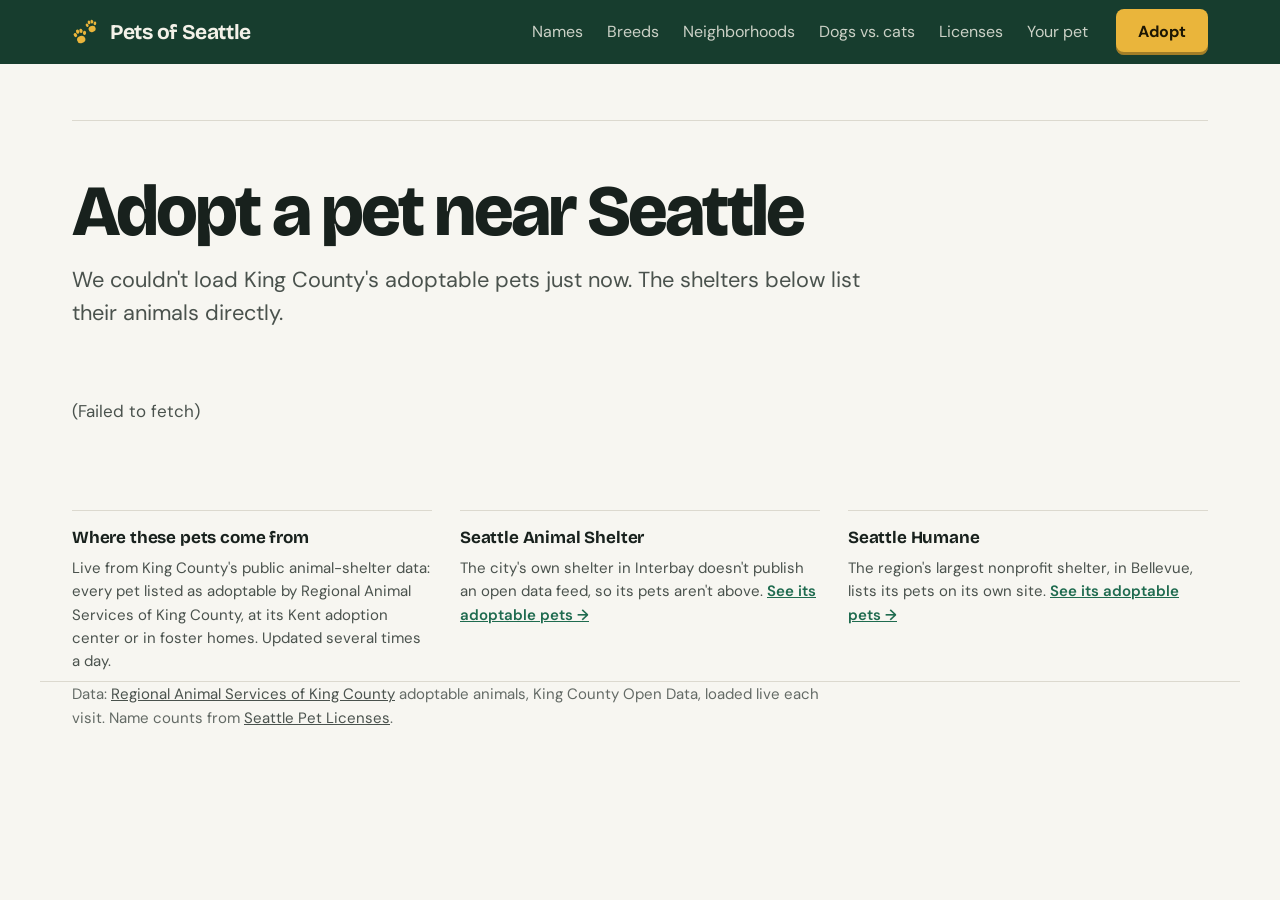
==== adopt.html @ eebbfc16 "Add cookie-free GoatCounter hooks (off until a site code is set) track.js loads GoatCounter only whe" ====
<!doctype html>
<html lang="en">
<head>
<meta charset="utf-8">
<meta name="viewport" content="width=device-width, initial-scale=1">
<title>Adopt a Dog or Cat near Seattle · Pets of Seattle</title>
<meta name="description" content="Dogs, cats and rabbits ready for adoption near Seattle, live from King County's shelter, with photos, fees, ages and how long each pet has waited.">
<link rel="canonical" href="https://petsofseattle.org/adopt.html">
<meta property="og:type" content="website">
<meta property="og:site_name" content="Pets of Seattle">
<meta property="og:url" content="https://petsofseattle.org/adopt.html">
<meta property="og:title" content="Adopt a pet near Seattle · Pets of Seattle">
<meta property="og:description" content="Dogs, cats and rabbits ready for adoption near Seattle, live from King County's shelter, with photos, fees, ages and how long each pet has waited.">
<meta property="og:image" content="https://petsofseattle.org/art/og.jpg">
<meta property="og:image:width" content="1200">
<meta property="og:image:height" content="630">
<meta property="og:image:alt" content="Watercolor drawings of a yellow Labrador and a brown tabby cat in front of the Space Needle and Mount Rainier">
<meta name="twitter:card" content="summary_large_image">
<link rel="icon" href="art/favicon.svg" type="image/svg+xml">
<link rel="apple-touch-icon" href="art/apple-touch-icon.png">
<meta name="theme-color" content="#173d2e">
<script type="application/ld+json">{"@context": "https://schema.org", "@graph": [{"@type": "WebSite", "@id": "https://petsofseattle.org/#website", "name": "Pets of Seattle", "url": "https://petsofseattle.org/", "inLanguage": "en-US"}, {"@type": "WebPage", "name": "Adopt a pet near Seattle · Pets of Seattle", "url": "https://petsofseattle.org/adopt.html", "isPartOf": {"@id": "https://petsofseattle.org/#website"}}]}</script>
<link rel="preconnect" href="https://fonts.googleapis.com">
<link rel="preconnect" href="https://fonts.gstatic.com" crossorigin>
<link href="https://fonts.googleapis.com/css2?family=Bricolage+Grotesque:opsz,wght@12..96,500..800&family=DM+Sans:opsz,wght@9..40,400..700&family=Patrick+Hand&display=swap" rel="stylesheet">
<link rel="stylesheet" href="style.css?v=33">
<script src="track.js"></script>
</head>
<body>
<nav class="nav" aria-label="Sections">
  <div class="wrap">
    <a class="brand" href="./">
      <svg width="28" height="28" viewBox="0 0 28 28" aria-hidden="true" fill="#eab53b"><g transform="translate(8.5 18.5) rotate(-14) scale(1)"><ellipse cx="0" cy="3" rx="4.2" ry="3.6"/><ellipse cx="-4.6" cy="-2.6" rx="1.6" ry="2.1" transform="rotate(-20 -4.6 -2.6)"/><ellipse cx="-1.6" cy="-5.4" rx="1.6" ry="2.2"/><ellipse cx="1.8" cy="-5.4" rx="1.6" ry="2.2"/><ellipse cx="4.8" cy="-2.6" rx="1.6" ry="2.1" transform="rotate(20 4.8 -2.6)"/></g><g transform="translate(19.5 8.5) rotate(-14) scale(0.85)"><ellipse cx="0" cy="3" rx="4.2" ry="3.6"/><ellipse cx="-4.6" cy="-2.6" rx="1.6" ry="2.1" transform="rotate(-20 -4.6 -2.6)"/><ellipse cx="-1.6" cy="-5.4" rx="1.6" ry="2.2"/><ellipse cx="1.8" cy="-5.4" rx="1.6" ry="2.2"/><ellipse cx="4.8" cy="-2.6" rx="1.6" ry="2.1" transform="rotate(20 4.8 -2.6)"/></g></svg>
      <span class="brand-name">Pets of Seattle</span>
    </a>
    <div class="nav-links">
      <a href="./#names">Names</a>
      <a href="./#breeds">Breeds</a>
      <a href="./#hoods">Neighborhoods</a>
      <a href="./#vs">Dogs vs. cats</a>
      <a href="./#licenses">Licenses</a>
      <a href="your-pet.html">Your pet</a>
    </div>
    <a class="cta" href="adopt.html" aria-current="page">Adopt</a>
  </div>
</nav>

<main class="wrap adopt-wrap">
  <section class="sec" id="adopt">
    <div class="sec-head">
      <h1 class="page-title">Adopt a pet near Seattle</h1>
      <p class="lede" id="adoptLede">Loading pets that are ready for a home right now…</p>
    </div>
    <div class="adopt-controls" id="adoptControls">
      <div class="chips" id="adoptType" role="group" aria-label="Species"></div>
      <span class="lbl">Age</span>
      <div class="chips" id="adoptAge" role="group" aria-label="Age"></div>
      <select id="adoptSort" aria-label="Sort by">
        <option value="newest">Newest arrivals</option>
        <option value="waiting">Waiting longest</option>
        <option value="young">Youngest first</option>
        <option value="old">Oldest first</option>
      </select>
      <span class="adopt-count" id="adoptCount"></span>
    </div>
    <div class="adopt-grid" id="adoptGrid"></div>
    <div class="adopt-more">
      <div>
        <h3>Where these pets come from</h3>
        Live from King County's public animal-shelter data: every pet listed as adoptable by Regional Animal Services of King County, at its Kent adoption center or in foster homes. Updated several times a day.
      </div>
      <div>
        <h3>Seattle Animal Shelter</h3>
        The city's own shelter in Interbay doesn't publish an open data feed, so its pets aren't above.
        <a href="https://www.seattle.gov/animal-shelter/find-an-animal/adopt" target="_blank" rel="noopener">See its adoptable pets →</a>
      </div>
      <div>
        <h3>Seattle Humane</h3>
        The region's largest nonprofit shelter, in Bellevue, lists its pets on its own site.
        <a href="https://www.seattlehumane.org/adoption/find-a-pet/" target="_blank" rel="noopener">See its adoptable pets →</a>
      </div>
    </div>
  </section>

</main>

<footer class="wrap">
  Data: <a href="https://data.kingcounty.gov/" target="_blank" rel="noopener">Regional Animal Services of King County</a> adoptable animals, King County Open Data, loaded live each visit. Name counts from <a href="https://data.seattle.gov/City-Administration/Seattle-Pet-Licenses/jguv-t9rb" target="_blank" rel="noopener">Seattle Pet Licenses</a>.
</footer>

<script>
const $ = id => document.getElementById(id);
const fmt = n => n.toLocaleString('en-US');
const esc = s => String(s).replace(/[&<>"']/g, c => ({ '&':'&amp;','<':'&lt;','>':'&gt;','"':'&quot;',"'":'&#39;' }[c]));
function titleName(n) {
  n = n.trim();
  return n === n.toUpperCase() || n === n.toLowerCase() ? n.toLowerCase().replace(/(^|[\s\-'])\S/g, c => c.toUpperCase()) : n;
}
function countBy(rows, keyFn) { const m = new Map(); for (const r of rows) { const k = keyFn(r); if (k != null && k !== '') m.set(k, (m.get(k) || 0) + 1); } return m; }

// ---------- adoption: King County (RASKC) open data ----------
const ADOPT_API = 'https://data.kingcounty.gov/resource/yaai-7frk.json?$limit=1000&$where=' + encodeURIComponent("record_type='ADOPTABLE'");
const RASKC_URL = 'https://kingcounty.gov/en/dept/executive-services/animals-pets-pests/regional-animal-services/overview-about';
const ADOPT_TYPES = { Dog: ['🐶', 'Dogs'], Cat: ['🐱', 'Cats'], Rabbit: ['🐰', 'Rabbits'], Other: ['🐾', 'Others'] };
const AGE_GROUPS = [['any', 'Any'], ['baby', 'Under 1'], ['young', '1–3 yrs'], ['adult', '3–8 yrs'], ['senior', '8+ yrs']];
let ADOPT = null, adoptError = '';
const adoptState = { type: 'Dog', age: 'any', sort: 'newest' };

function adoptType(t) {
  t = (t || '').toLowerCase();
  return t.startsWith('dog') ? 'Dog' : t.startsWith('cat') ? 'Cat' : t.startsWith('rabbit') ? 'Rabbit' : 'Other';
}
function ageMonths(s) {
  s = (s || '').toUpperCase();
  const n = re => +((s.match(re) || [])[1] || 0);
  return n(/(\d+)\s*YEAR/) * 12 + n(/(\d+)\s*MONTH/) + n(/(\d+)\s*WEEK/) / 4.35;
}
function ageText(mo, raw) {
  if (!raw) return 'Age unknown';
  if (mo < 4) return Math.max(1, Math.round(mo * 4.35)) + ' weeks';
  if (mo < 12) return Math.round(mo) + ' months';
  const y = Math.floor(mo / 12), m = Math.round(mo % 12);
  return y + (y === 1 ? ' yr' : ' yrs') + (m && y < 3 ? ' ' + m + ' mo' : '');
}
const ageGroup = mo => mo < 12 ? 'baby' : mo < 36 ? 'young' : mo < 96 ? 'adult' : 'senior';
function milesFromDowntown(lat, lon) {
  const R = 3958.8, rad = d => d * Math.PI / 180, a0 = 47.6062, o0 = -122.3321;
  const dA = rad(lat - a0), dO = rad(lon - o0);
  const h = Math.sin(dA / 2) ** 2 + Math.cos(rad(a0)) * Math.cos(rad(lat)) * Math.sin(dO / 2) ** 2;
  return 2 * R * Math.asin(Math.sqrt(h));
}
// The memo is plain text separated by "</p>"; drop the header lines we already show as facts.
function storyParas(memo) {
  return (memo || '').split(/<\/p>/i).map(t => t.replace(/<[^>]*>/g, '').trim())
    .filter(t => t && !/^(Received on|Description|Age|Adoption Fee|Current Location):/i.test(t));
}
async function loadAdoptables() {
  try {
    const res = await fetch(ADOPT_API);
    if (!res.ok) throw new Error('HTTP ' + res.status);
    const raw = await res.json();
    ADOPT = raw.filter(r => r.animal_name && !/deceased/i.test(r.animal_type || '')).map(r => {
      const mo = ageMonths(r.age);
      const fee = (r.memo || '').match(/Adoption Fee:\s*\$([\d,]+(?:\.\d\d)?)/i);
      const lat = parseFloat(r.obfuscated_latitude), lon = parseFloat(r.obfuscated_longitude);
      return {
        id: r.animal_id, name: titleName(r.animal_name), type: adoptType(r.animal_type), mo, age: ageText(mo, r.age),
        sex: (r.animal_gender || '').toLowerCase(), breed: r.animal_breed || r.animal_type, color: r.animal_color || '',
        fee: fee ? '$' + fee[1].replace(/\.00$/, '') : null,
        foster: /foster/i.test(r.current_location || ''),
        date: r.date ? new Date(r.date) : null,
        img: r.image && r.image.url, imgAlt: r.image_alt_text || '',
        listing: r.animal_id ? 'https://petharbor.com/pet.asp?uaid=KING.' + encodeURIComponent(r.animal_id) : null,
        how: (r.link && r.link.url) || RASKC_URL,
        dist: isFinite(lat) && isFinite(lon) ? milesFromDowntown(lat, lon) : null,
        story: storyParas(r.memo)
      };
    });
    const types = new Set(ADOPT.map(a => a.type));
    if (!types.has(adoptState.type)) adoptState.type = 'All';
  } catch (e) { ADOPT = []; adoptError = e.message; }
  renderAdopt();
}
$('adoptSort').onchange = e => { adoptState.sort = e.target.value; renderAdopt(); };

function daysSince(d) { return d ? Math.max(0, Math.floor((Date.now() - d) / 864e5)) : null; }
function waitText(d) {
  const n = daysSince(d);
  if (n == null) return '';
  if (n === 0) return 'Arrived today';
  if (n < 60) return `Waiting ${n} day${n === 1 ? '' : 's'}`;
  return `Waiting since ${d.toLocaleDateString('en-US', { month: 'short', year: 'numeric' })}`;
}
function renderAdopt() {
  const grid = $('adoptGrid');
  if (ADOPT === null) { grid.innerHTML = '<p class="adopt-empty">Loading adoptable pets…</p>'; return; }
  if (adoptError || !ADOPT.length) {
    $('adoptLede').textContent = "We couldn't load King County's adoptable pets just now. The shelters below list their animals directly.";
    $('adoptControls').style.display = 'none';
    grid.innerHTML = adoptError ? `<p class="adopt-empty">(${esc(adoptError)})</p>` : '';
    return;
  }
  const counts = countBy(ADOPT, a => a.type);
  const parts = ['Dog', 'Cat', 'Rabbit', 'Other'].filter(t => counts.get(t)).map(t => `<b>${counts.get(t)}</b> ${counts.get(t) === 1 ? ADOPT_TYPES[t][1].replace(/s$/, '').toLowerCase() : ADOPT_TYPES[t][1].toLowerCase()}`);
  const longest = [...ADOPT].filter(a => a.date).sort((a, b) => a.date - b.date)[0];
  const list = parts.length > 1 ? parts.slice(0, -1).join(', ') + ' and ' + parts.slice(-1) : parts[0];
  $('adoptLede').innerHTML = `Right now King County's shelter has ${list} ready for a home, a short drive south of Seattle in Kent or with foster families.` +
    (longest ? ` <b>${esc(longest.name)}</b> the ${esc(adoptType(longest.type) === 'Other' ? 'pet' : longest.type.toLowerCase())} has waited the longest, since ${longest.date.toLocaleDateString('en-US', { month: 'long', year: 'numeric' })}.` : '');

  $('adoptType').innerHTML = [...['Dog', 'Cat', 'Rabbit', 'Other'].filter(t => counts.get(t)), 'All'].map(t =>
    `<button class="chip${adoptState.type === t ? ' on' : ''}" data-t="${t}">${t === 'All' ? 'All' : ADOPT_TYPES[t][0] + ' ' + ADOPT_TYPES[t][1]} <b>${t === 'All' ? ADOPT.length : counts.get(t)}</b></button>`).join('');
  $('adoptType').querySelectorAll('.chip').forEach(b => b.onclick = () => { adoptState.type = b.dataset.t; renderAdopt(); });
  $('adoptAge').innerHTML = AGE_GROUPS.map(([k, l]) => `<button class="chip${adoptState.age === k ? ' on' : ''}" data-a="${k}">${l}</button>`).join('');
  $('adoptAge').querySelectorAll('.chip').forEach(b => b.onclick = () => { adoptState.age = b.dataset.a; renderAdopt(); });

  const sorters = {
    newest: (a, b) => (b.date || 0) - (a.date || 0),
    waiting: (a, b) => (a.date || Infinity) - (b.date || Infinity),
    young: (a, b) => a.mo - b.mo,
    old: (a, b) => b.mo - a.mo
  };
  const shown = ADOPT.filter(a => (adoptState.type === 'All' || a.type === adoptState.type) && (adoptState.age === 'any' || ageGroup(a.mo) === adoptState.age))
    .sort(sorters[adoptState.sort]);
  $('adoptCount').textContent = `${shown.length} of ${ADOPT.length} pets`;
  if (!shown.length) {
    grid.innerHTML = `<p class="adopt-empty">No ${adoptState.type === 'All' ? 'pets' : ADOPT_TYPES[adoptState.type][1].toLowerCase()} in that age group right now. Try another age, or check the shelters below.</p>`;
    return;
  }
  grid.innerHTML = shown.map(a => {
    const twins = TWINS ? (TWINS.get(a.name.toUpperCase()) || 0) : null;
    const nameLine = twins == null ? '' : `<a class="pet-name" href="your-pet.html?name=${encodeURIComponent(a.name)}#lookup">${twins
      ? `${fmt(twins)} licensed Seattle pet${twins === 1 ? ' is' : 's are'} named ${esc(a.name)}`
      : `No licensed Seattle pet is named ${esc(a.name)} yet`}</a>`;
    const story = a.story.length ? `<details><summary>Read ${esc(a.name)}'s story</summary>${a.story.map(t => `<p>${esc(t)}</p>`).join('')}</details>` : '';
    const where = a.foster ? 'In a foster home' : 'At the Kent adoption center';
    return `<article class="pet">
      <div class="pet-photo" data-emoji="${ADOPT_TYPES[a.type][0]}">
        ${a.img ? `<img src="${esc(a.img)}" alt="${esc(a.name)}, a ${esc(a.breed)}" loading="lazy" referrerpolicy="no-referrer" onerror="this.parentNode.classList.add('nophoto');this.remove()">` : ''}
        <span class="pet-badge">${a.foster ? 'In foster' : 'At the shelter'}</span>
      </div>
      <h3>${esc(a.name)}</h3>
      <div class="pet-meta">${esc(a.breed)}</div>
      <div class="pet-facts"><span>${esc(a.age)}</span>${a.sex ? `<span>${esc(a.sex)}</span>` : ''}${a.fee ? `<span class="fee">Fee ${esc(a.fee)}</span>` : ''}</div>
      <div class="pet-fresh">${esc(waitText(a.date))} · ${where}${a.dist != null ? `, ~${Math.round(a.dist)} mi from downtown` : ''}</div>
      ${nameLine}
      ${story}
      <div class="pet-actions">
        ${a.listing ? `<a class="pet-cta" href="${esc(a.listing)}" target="_blank" rel="noopener">Meet ${esc(a.name)} →</a>` : ''}
        <a class="linkbtn" href="${esc(a.how)}" target="_blank" rel="noopener">How adoption works</a>
      </div>
    </article>`;
  }).join('');
}
// How many licensed Seattle pets share each adoptable pet's name (one small grouped query).
let TWINS = null;
async function loadTwins() {
  const names = [...new Set(ADOPT.map(a => a.name.toUpperCase().replace(/'/g, "''")))];
  if (!names.length) return;
  const q = new URLSearchParams({
    $select: 'upper(animal_s_name) as n, count(*) as c',
    $where: `upper(animal_s_name) in (${names.map(n => `'${n}'`).join(',')})`,
    $group: 'upper(animal_s_name)', $limit: '5000'
  });
  try {
    const rows = await (await fetch('https://data.seattle.gov/resource/jguv-t9rb.json?' + q)).json();
    TWINS = new Map(rows.map(r => [r.n, +r.c]));
    renderAdopt();
  } catch (e) { /* the name line is optional */ }
}
renderAdopt();
loadAdoptables().then(loadTwins);

// usage counts (no-ops until GoatCounter is switched on in track.js)
document.addEventListener('click', e => {
  if (e.target.closest('.pet-cta')) track('adopt-meet');
  else if (e.target.closest('.pet-name')) track('adopt-name-link');
  else if (e.target.closest('.adopt-more a')) track('adopt-shelter-link');
});
</script>
</body>
</html>
---- style.css ----
:root {
  color-scheme: light;
  --bg: #f7f6f1;
  --surface: #ffffff;
  --surface-2: #eeece5;
  --line: #dcd9cf;
  --rule: #18211d;
  --text: #18211d;
  --text-2: #4a524d;
  --muted: #7a807b;
  --brand: #173d2e;
  --brand-ink: #f3f1e8;
  --cta: #eab53b;
  --cta-ink: #1d1704;
  --accent: #1f6b4f;
  --dog: #2a78d6;
  --cat: #eb6834;
  --goat: #1baf7a;
  --pig: #e87ba4;
  --nav-h: 64px;
}
@media (prefers-color-scheme: dark) {
  :root:not([data-theme="light"]) {
    color-scheme: dark;
    --bg: #121513; --surface: #1a1e1b; --surface-2: #232824; --line: #313732; --rule: #d9ddd7;
    --text: #eef0ec; --text-2: #c0c6c0; --muted: #8b918b; --brand: #0f2a1f; --accent: #5fbf94;
    --dog: #3987e5; --cat: #d95926; --goat: #199e70; --pig: #d55181;
  }
}
:root[data-theme="dark"] {
  color-scheme: dark;
  --bg: #121513; --surface: #1a1e1b; --surface-2: #232824; --line: #313732; --rule: #d9ddd7;
  --text: #eef0ec; --text-2: #c0c6c0; --muted: #8b918b; --brand: #0f2a1f; --accent: #5fbf94;
  --dog: #3987e5; --cat: #d95926; --goat: #199e70; --pig: #d55181;
}
* { box-sizing: border-box; }
html { scroll-behavior: smooth; scroll-padding-top: var(--nav-h); }
html, body { margin: 0; }
body {
  background: var(--bg); color: var(--text);
  font: 17px/1.55 "DM Sans", system-ui, -apple-system, sans-serif;
  -webkit-font-smoothing: antialiased;
}
h1, h2, h3, .display { font-family: "Bricolage Grotesque", "DM Sans", sans-serif; font-weight: 700; letter-spacing: -0.025em; }
h2 { font-size: clamp(32px, 4.4vw, 48px); line-height: 1.02; margin: 0 0 14px; }
h3 { font-size: 20px; letter-spacing: -0.01em; margin: 0 0 10px; }
.sub { color: var(--text-2); margin: 0 0 16px; font-size: 15px; }
.wrap { max-width: 1200px; margin: 0 auto; padding: 0 32px; }
button { font: inherit; color: inherit; cursor: pointer; }
a { color: inherit; }

/* ---------- nav ---------- */
.nav { position: sticky; top: 0; z-index: 30; background: var(--brand); color: var(--brand-ink); }
.nav .wrap { display: flex; align-items: center; gap: 28px; height: var(--nav-h); }
.brand { display: flex; align-items: center; gap: 10px; font-family: "Bricolage Grotesque", sans-serif; font-weight: 700; font-size: 21px; letter-spacing: -0.02em; text-decoration: none; white-space: nowrap; }
.brand svg { flex: none; }
.nav-links { display: flex; gap: 24px; margin-left: auto; }
.nav-links a { text-decoration: none; color: color-mix(in srgb, var(--brand-ink) 82%, transparent); font-size: 16px; white-space: nowrap; }
.nav-links a:hover { color: var(--brand-ink); }
.cta { background: var(--cta); color: var(--cta-ink); border: 0; border-radius: 8px; padding: 11px 18px; font-weight: 700; font-size: 16px; white-space: nowrap; transition: filter .15s, transform .1s; }
.cta:hover { filter: brightness(1.06); }
.cta:active { transform: scale(.97); }

/* ---------- hero ---------- */
.hero { display: grid; grid-template-columns: minmax(0, 1.15fr) minmax(0, 1fr); grid-template-rows: auto auto; grid-template-areas: "text art" "form form"; column-gap: 56px; row-gap: 0; align-items: start; padding-top: 72px; padding-bottom: 8px; }
.hero h1 { font-size: clamp(48px, 7.4vw, 96px); line-height: .94; letter-spacing: -0.045em; margin: 0 0 28px; font-weight: 800; }
.lede { font-size: clamp(18px, 1.7vw, 22px); line-height: 1.5; color: var(--text-2); margin: 0; max-width: 760px; }
.lede b { color: var(--text); font-weight: 700; }
.statrow { display: grid; grid-template-columns: repeat(4, 1fr); border-top: 2px solid var(--rule); margin-top: 36px; }
.stat { background: none; border: 0; border-left: 1px solid var(--line); padding: 18px 18px 6px 24px; text-align: left; transition: background .15s; }
.stat:first-child { border-left: 0; padding-left: 0; }
.stat .v { font-family: "Bricolage Grotesque", sans-serif; font-weight: 700; font-size: clamp(34px, 4vw, 52px); line-height: 1; letter-spacing: -0.03em; }
.stat .l { color: var(--text-2); margin-top: 8px; display: flex; align-items: center; gap: 7px; font-size: 16px; }
.stat .l small { color: var(--muted); font-size: 13px; }
.stat:hover .v { color: var(--accent); }
.stat.on .l { color: var(--text); font-weight: 600; }
.stat.on .l::after { content: "✓ filtering"; font-size: 12px; color: var(--accent); font-weight: 600; }
.sw { width: 10px; height: 10px; border-radius: 3px; display: inline-block; flex: none; }

.hero-text { grid-area: text; }
.hero-art { grid-area: art; text-align: center; align-self: center; }
.hero > .namebar { grid-area: form; margin-top: 36px; max-width: none; }
.stage { display: grid; grid-template-columns: 1fr 1fr; gap: 0; position: relative; isolation: isolate; padding-top: 30%; }
/* Seattle skyline behind the pets; the drawings multiply onto it so their white paper disappears */
.stage::before { content: ""; position: absolute; inset: 0 -3% 10% -3%; z-index: -1; border-radius: 14px;
  background: url(art/skyline.webp) center 35% / cover no-repeat; opacity: .75;
  -webkit-mask-image: linear-gradient(to bottom, #000 55%, transparent 96%); mask-image: linear-gradient(to bottom, #000 55%, transparent 96%); }
@media (prefers-color-scheme: dark) { :root:not([data-theme="light"]) .stage::before { opacity: 1; inset: 0 -3%; -webkit-mask-image: none; mask-image: none; background-image: linear-gradient(to bottom, rgba(255,253,248,.15) 30%, #fffdf8 82%), url(art/skyline.webp); } :root:not([data-theme="light"]) .stage { padding-bottom: 2%; } }
:root[data-theme="dark"] .stage::before { opacity: 1; inset: 0 -3%; -webkit-mask-image: none; mask-image: none; background-image: linear-gradient(to bottom, rgba(255,253,248,.15) 30%, #fffdf8 82%), url(art/skyline.webp); }
:root[data-theme="dark"] .stage { padding-bottom: 2%; }
.stage.solo { grid-template-columns: minmax(0, 300px); justify-content: center; }
.pet-art { margin: 0; min-width: 0; }
.pet-art .crop { position: relative; aspect-ratio: 1 / 1.08; overflow: hidden; }
.pet-art .inner { position: absolute; width: 124%; left: -12%; top: -4%; }
.pet-art.cat .inner { left: -13%; top: -5%; }
.pet-art img, .pet-art .tagover { display: block; width: 100%; height: auto; }
.pet-art .tagover { position: absolute; inset: 0; }
.tagname { font-family: "Patrick Hand", "Bricolage Grotesque", sans-serif; fill: #2e2219; }
.tagno { font-family: "DM Sans", sans-serif; font-weight: 700; letter-spacing: .5px; fill: #3d2d1c; }
@media (prefers-reduced-motion: reduce) { .pet-art { transition: none; } html { scroll-behavior: auto; } }
.caption { color: var(--text-2); font-size: 15px; line-height: 1.55; max-width: 320px; margin: 14px auto 0; }
.hero-cap { max-width: 400px; text-wrap: balance; }
.caption b { color: var(--text); }

/* name search */
.namebar { margin-top: 40px; max-width: 760px; }
.namebar-label { display: block; font-family: "Bricolage Grotesque", sans-serif; font-weight: 700; font-size: 24px; letter-spacing: -0.02em; margin-bottom: 12px; }
.pill { display: flex; align-items: center; gap: 8px; background: var(--surface); border: 2px solid var(--rule); border-radius: 10px; padding: 5px 5px 5px 16px; transition: box-shadow .15s; }
.pill:focus-within { box-shadow: 0 0 0 4px color-mix(in srgb, var(--cta) 45%, transparent); }
.pill-icon { font-size: 20px; }
.pill input[type=text] { flex: 1; min-width: 0; border: 0; border-radius: 0; background: none; color: var(--text); font: inherit; font-size: 19px; padding: 10px 4px; }
.pill input[type=text]:focus { outline: none; }
.checkbtn { background: var(--cta); color: var(--cta-ink); border: 0; border-radius: 7px; padding: 12px 22px; font-weight: 700; font-size: 16px; white-space: nowrap; transition: filter .15s, transform .1s; }
.checkbtn:hover { filter: brightness(1.06); }
.checkbtn:active { transform: scale(.97); }
.suggest { display: flex; gap: 6px; flex-wrap: wrap; margin-top: 12px; align-items: center; color: var(--muted); font-size: 14px; }
.suggest .chip { font-size: 13px; padding: 4px 10px; }

/* results */
.checker { margin-top: 28px; border-top: 2px solid var(--rule); padding-top: 18px; animation: pop .3s ease; }
.checker[hidden] { display: none; }
.refine { display: flex; gap: 8px; flex-wrap: wrap; align-items: center; }
.refine-label { color: var(--muted); font-size: 14px; margin-right: 2px; }
.closebtn { margin-left: auto; background: var(--surface-2); border: 0; border-radius: 999px; width: 34px; height: 34px; color: var(--text-2); }
.result:not(:empty) { margin-top: 18px; }
.verdict-head { display: grid; grid-template-columns: auto 1fr; gap: 6px 28px; align-items: center; }
.verdict-head .display.huge { font-size: 96px; line-height: .9; letter-spacing: -0.05em; font-weight: 800; }
.badge { display: inline-flex; align-items: center; gap: 8px; background: var(--cta); color: var(--cta-ink); border-radius: 6px; padding: 4px 11px; font-weight: 700; font-family: "Bricolage Grotesque", sans-serif; font-size: 17px; }
.verdict-text { color: var(--text-2); margin: 10px 0 0; font-size: 18px; }
.verdict-text b { color: var(--text); }
.scale { position: relative; margin: 34px 0 8px; height: 8px; border-radius: 4px; background: linear-gradient(90deg, #cde2fb, #6da7ec, #1c5cab); }
.scale .mark { position: absolute; top: 50%; width: 18px; height: 18px; border-radius: 50%; background: var(--text); border: 3px solid var(--bg); transform: translate(-50%, -50%); transition: left .4s ease; }
.scale .flag { position: absolute; bottom: 16px; transform: translateX(-50%); font-size: 13px; font-weight: 700; white-space: nowrap; transition: left .4s ease; }
.scale-labels { display: flex; justify-content: space-between; color: var(--muted); font-size: 13px; }
.result-grid { display: grid; grid-template-columns: repeat(3, 1fr); gap: 28px; margin-top: 28px; }
.result-grid h3 { font-size: 17px; }
.result-grid .verdict-text { font-size: 15px; }
.share { margin-top: 22px; display: flex; gap: 10px; align-items: center; flex-wrap: wrap; }

/* ---------- filter bar ---------- */
.filters { position: sticky; top: var(--nav-h); z-index: 20; background: color-mix(in srgb, var(--bg) 92%, transparent); backdrop-filter: blur(10px); border-bottom: 1px solid var(--line); border-top: 1px solid var(--line); }
.filters .wrap { display: flex; gap: 10px; align-items: center; padding-top: 10px; padding-bottom: 10px; flex-wrap: wrap; }
.filters .viewing { color: var(--muted); font-size: 14px; }
.chips { display: flex; gap: 6px; flex-wrap: wrap; }
.chip { border: 1px solid var(--line); background: var(--surface); border-radius: 999px; padding: 6px 12px; font-size: 14px; display: inline-flex; gap: 6px; align-items: center; }
.chip:hover { border-color: var(--muted); }
.chip.on { background: var(--text); color: var(--bg); border-color: var(--text); }
select { font: inherit; font-size: 14px; color: var(--text); background: var(--surface); border: 1px solid var(--line); border-radius: 999px; padding: 7px 12px; max-width: 100%; }
#zipSel { max-width: 260px; }
.filters .spacer { flex: 1; }
.filters .status { color: var(--muted); font-size: 14px; }
.linkbtn { background: none; border: 0; color: var(--accent); padding: 0; font-weight: 600; }

/* ---------- sections ---------- */
.sec { padding: 56px 0 8px; border-top: 1px solid var(--line); }
.filters + main .sec:first-child { border-top: 0; }
.sec-head { max-width: 800px; margin-bottom: 28px; }
.names-intro { margin-top: 36px; padding-top: 48px; border-top: 1px solid var(--line); scroll-margin-top: -32px; }
.names-intro .sec-head { margin-bottom: 20px; }
.sec.names-body { padding-top: 24px; }
.split { display: grid; grid-template-columns: minmax(0, 1.75fr) minmax(0, 1fr); gap: 56px; align-items: start; }
.grid2 { display: grid; grid-template-columns: 1fr 1fr; gap: 48px; }
.panel { border-top: 2px solid var(--rule); padding-top: 16px; min-width: 0; }
.aside { border-top: 2px solid var(--rule); padding-top: 16px; }
.aside p { color: var(--text-2); font-size: 15px; margin: 0 0 14px; }
.aside p b { color: var(--text); }
.facts { list-style: none; padding: 0; margin: 0; }
.facts li { display: flex; justify-content: space-between; gap: 12px; padding: 10px 0; border-bottom: 1px solid var(--line); font-size: 15px; color: var(--text-2); }
.facts li b { color: var(--text); font-family: "Bricolage Grotesque", sans-serif; font-size: 18px; white-space: nowrap; }
.legend { display: flex; gap: 14px; flex-wrap: wrap; color: var(--text-2); font-size: 13px; margin-bottom: 12px; }
.legend span { display: inline-flex; align-items: center; gap: 6px; }

/* bar list */
.bars { display: flex; flex-direction: column; gap: 2px; }
.bar-row { display: grid; grid-template-columns: 26px minmax(90px, 180px) 1fr; align-items: center; gap: 10px; padding: 4px 6px; margin: 0 -6px; border-radius: 6px; border: 0; background: none; text-align: left; width: calc(100% + 12px); font-size: 15px; }
.bar-row:hover, .bar-row.sel { background: var(--surface-2); }
.bar-row .rank { color: var(--muted); font-size: 12px; text-align: right; font-variant-numeric: tabular-nums; }
.bar-row .nm { white-space: nowrap; overflow: hidden; text-overflow: ellipsis; font-weight: 500; }
.bar-row .nm small { color: var(--muted); font-weight: 400; }
.track { display: flex; align-items: center; gap: 8px; min-width: 0; }
.stack { display: flex; gap: 2px; height: 14px; flex: none; min-width: 4px; }
.seg { height: 100%; min-width: 2px; }
.stack .seg:last-child { border-radius: 0 4px 4px 0; }
.val { color: var(--text-2); font-size: 13px; font-variant-numeric: tabular-nums; white-space: nowrap; }
p.val, span.val#copyMsg { white-space: normal; overflow-wrap: anywhere; }
.splitbar { display: flex; gap: 2px; height: 12px; margin: 14px 0 6px; }
.splitbar .seg:first-child { border-radius: 4px 0 0 4px; }
.splitbar .seg:last-child { border-radius: 0 4px 4px 0; }
.taglist { display: flex; flex-wrap: wrap; gap: 6px; margin-top: 8px; }
.tag { background: var(--surface-2); border-radius: 6px; padding: 3px 9px; font-size: 14px; }
.tag b { font-weight: 700; }

.vs-row { display: grid; grid-template-columns: minmax(70px, 120px) 1fr 44px; gap: 10px; align-items: center; padding: 4px 0; font-size: 15px; }
.vs-row .meter { height: 10px; background: var(--surface-2); border-radius: 4px; overflow: hidden; display: flex; }
.vs-row .val { text-align: right; }

#timeline svg { display: block; width: 100%; height: 280px; overflow: visible; }
#timeline .axis text { fill: var(--muted); font-size: 12px; font-family: "DM Sans", sans-serif; }
#timeline .grid line { stroke: var(--line); stroke-width: 1; }

/* meet a pet */
.petcard { position: relative; border-top: 2px solid var(--rule); padding-top: 22px; }
.petcard .avatar { font-size: 56px; line-height: 1; }
.petcard .pname { font-family: "Bricolage Grotesque", sans-serif; font-size: 52px; font-weight: 800; letter-spacing: -0.04em; margin: 10px 0 2px; line-height: 1; word-break: break-word; }
.petcard .pmeta { color: var(--text-2); font-size: 18px; }
.petcard dl { display: grid; grid-template-columns: auto 1fr; gap: 8px 18px; margin: 20px 0 0; font-size: 15px; }
.petcard dt { color: var(--muted); }
.petcard dd { margin: 0; }
.petcard .stamp { position: absolute; right: 0; top: 22px; border: 2px solid var(--accent); color: var(--accent); border-radius: 6px; padding: 4px 9px; font-size: 11px; font-weight: 700; letter-spacing: .1em; transform: rotate(6deg); }
.bigbtn { background: var(--text); color: var(--bg); border: 0; border-radius: 8px; padding: 12px 18px; font-weight: 700; font-size: 15px; }
.pop { animation: pop .35s ease; }
@keyframes pop { 0% { transform: translateY(4px); opacity: .3 } 100% { transform: none; opacity: 1 } }
.farm { display: grid; grid-template-columns: repeat(auto-fill, minmax(150px, 1fr)); gap: 8px; }
.farm div { background: var(--surface-2); border-radius: 8px; padding: 10px 12px; }
.farm b { font-family: "Bricolage Grotesque", sans-serif; font-weight: 700; font-size: 17px; display: block; }
.farm span { color: var(--muted); font-size: 12px; }

/* adoption */
.adopt-wrap .sec { margin-top: 56px; }
.adopt-controls { display: flex; gap: 10px 14px; flex-wrap: wrap; align-items: center; margin-bottom: 28px; }
.adopt-controls .lbl { color: var(--muted); font-size: 13px; margin-right: -4px; }
.adopt-controls .chip b { color: var(--muted); font-weight: 600; }
.adopt-controls .chip.on b { color: inherit; opacity: .7; }
.adopt-count { color: var(--muted); font-size: 14px; margin-left: auto; }
.adopt-grid { display: grid; grid-template-columns: repeat(auto-fill, minmax(240px, 1fr)); gap: 36px 28px; }
.pet { border-top: 2px solid var(--rule); padding-top: 14px; display: flex; flex-direction: column; min-width: 0; }
.pet-photo { position: relative; aspect-ratio: 4 / 3; background: var(--surface-2); border-radius: 6px; overflow: hidden; }
.pet-photo img { width: 100%; height: 100%; object-fit: cover; display: block; }
.pet-photo.nophoto::after { content: attr(data-emoji); position: absolute; inset: 0; display: grid; place-items: center; font-size: 52px; }
.pet-badge { position: absolute; left: 8px; top: 8px; background: var(--bg); color: var(--text); font-size: 12px; font-weight: 600; padding: 3px 9px; border-radius: 999px; }
.pet h3 { font-size: 28px; margin: 14px 0 2px; letter-spacing: -0.03em; line-height: 1.05; }
.pet-meta { color: var(--text-2); font-size: 15px; }
.pet-facts { display: flex; flex-wrap: wrap; gap: 6px; margin: 10px 0 8px; }
.pet-facts span { background: var(--surface-2); border-radius: 6px; padding: 2px 8px; font-size: 13px; }
.pet-facts .fee { font-weight: 700; }
.pet-fresh { color: var(--muted); font-size: 13px; }
.pet-name { background: none; border: 0; padding: 0; color: var(--accent); font-size: 13px; font-weight: 600; text-align: left; margin-top: 6px; }
.pet-name:hover { text-decoration: underline; }
.pet details { margin-top: 10px; font-size: 14px; color: var(--text-2); }
.pet summary { cursor: pointer; font-weight: 600; color: var(--text); }
.pet details p { margin: 8px 0 0; }
.pet-actions { margin-top: auto; padding-top: 14px; display: flex; gap: 12px; align-items: center; flex-wrap: wrap; }
.pet-cta { background: var(--cta); color: var(--cta-ink); text-decoration: none; font-weight: 700; padding: 9px 14px; border-radius: 7px; font-size: 14px; }
.pet-cta:hover { filter: brightness(1.06); }
.pet-actions .linkbtn { font-size: 14px; text-decoration: none; }
.adopt-more { margin-top: 44px; display: grid; grid-template-columns: repeat(3, minmax(0, 1fr)); gap: 28px; }
.adopt-more > div { border-top: 1px solid var(--line); padding-top: 14px; font-size: 15px; color: var(--text-2); }
.adopt-more h3 { font-size: 17px; margin-bottom: 6px; color: var(--text); }
.adopt-more a { color: var(--accent); font-weight: 600; }
.adopt-empty { color: var(--text-2); padding: 24px 0; }
@media (max-width: 860px) { .adopt-more { grid-template-columns: 1fr; } .adopt-count { margin-left: 0; width: 100%; } }

/* loading + tooltip */
#loading { position: fixed; inset: 0; display: grid; place-items: center; background: var(--bg); z-index: 50; transition: opacity .4s; }
#loading .paws { font-size: 36px; display: flex; gap: 10px; justify-content: center; }
#loading .paws span { animation: hop 1s infinite ease-in-out; }
#loading .paws span:nth-child(2) { animation-delay: .15s }
#loading .paws span:nth-child(3) { animation-delay: .3s }
#loading p { color: var(--text-2); text-align: center; }
@keyframes hop { 0%,100% { transform: translateY(0); opacity: .4 } 50% { transform: translateY(-10px); opacity: 1 } }
#tip { position: fixed; pointer-events: none; z-index: 60; background: var(--text); color: var(--bg); padding: 7px 10px; border-radius: 8px; font-size: 13px; line-height: 1.4; opacity: 0; transition: opacity .1s; max-width: 260px; }
#tip b { font-weight: 700; }
#tip .sw { margin-right: 4px; }

footer { color: var(--muted); font-size: 14px; padding: 64px 0 48px; margin-top: 72px; border-top: 1px solid var(--line); }
footer a { color: var(--text-2); }

/* ---------- responsive ---------- */
@media (max-width: 1020px) {
  /* links stay in the top row: tighter type, and they scroll sideways if they still don't fit */
  .nav .wrap { gap: 16px; }
  .brand { font-size: 18px; }
  .nav-links { flex: 1 1 auto; min-width: 0; gap: 16px; overflow-x: auto; scrollbar-width: none; padding: 4px 0;
    -webkit-mask-image: linear-gradient(to right, #000 calc(100% - 24px), transparent); mask-image: linear-gradient(to right, #000 calc(100% - 24px), transparent); }
  .nav-links::-webkit-scrollbar { display: none; }
  .nav-links a { font-size: 14px; }
  .nav .cta { margin-left: 0; padding: 9px 14px; font-size: 15px; }
}
@media (max-width: 860px) {
  .hero, .split, .grid2 { grid-template-columns: minmax(0, 1fr); }
  .hero { grid-template-rows: none; grid-template-areas: "art" "text" "form"; }
  .hero { row-gap: 20px; padding-top: 44px; }
  .hero > .namebar { margin-top: 12px; }
  .hero-art { display: grid; grid-template-columns: minmax(0, 1fr); gap: 10px; text-align: left; }
  .hero-art .stage { max-width: 520px; }
  .caption { margin: 0; max-width: none; }
  .result-grid { grid-template-columns: 1fr 1fr; }
  .statrow { grid-template-columns: minmax(0, 1fr) minmax(0, 1fr); }
  .stat:nth-child(3) { border-left: 0; padding-left: 0; }
  .stat:nth-child(n+3) { border-top: 1px solid var(--line); }
}
@media (max-width: 560px) {
  .wrap { padding: 0 16px; }
  :root { --nav-h: 56px; }
  .brand { font-size: 17px; gap: 8px; min-width: 0; }
  .nav .wrap { gap: 12px; }
  .nav-links { gap: 14px; }
  .nav .cta { padding: 9px 12px; font-size: 14px; }
  .nav .cta .long { display: none; }
  .bar-row { grid-template-columns: 20px minmax(0, 1.1fr) 1fr; gap: 8px; }
  .verdict-head { grid-template-columns: 1fr; }
  .verdict-head .display.huge { font-size: 72px; }
  .result-grid { grid-template-columns: 1fr; }
  .refine select { flex: 1 1 100%; order: 3; }
  .pill-icon { display: none; }
  .pill { padding-left: 12px; }
  .pill input[type=text] { font-size: 17px; }
  .checkbtn { padding: 11px 14px; }
  .namebar-label { font-size: 21px; }
  .stat { padding-left: 14px; padding-right: 8px; }
  .stat .v { font-size: clamp(28px, 9vw, 40px); }
  .filters .status { display: none; }
  .filters .viewing { display: none; }
  #zipSel { max-width: 100%; flex: 1; }
  .sec { padding-top: 52px; }
}

/* adopt page */
.page-title { font-size: clamp(40px, 6vw, 72px); line-height: .96; letter-spacing: -0.04em; font-weight: 800; margin: 0 0 18px; }
a.pet-name { display: block; text-decoration: none; }
.nav-links a.on, .nav-links a[aria-current="page"] { color: var(--brand-ink); text-decoration: underline; text-underline-offset: 6px; text-decoration-thickness: 2px; }
.nav a.cta { text-decoration: none; padding-left: 22px; padding-right: 22px; }
.nav a.cta[aria-current="page"] { box-shadow: inset 0 -3px 0 color-mix(in srgb, var(--cta-ink) 35%, transparent); }
/* land each heading ~16px below the sticky filter bar (its height is measured in JS) */
.sec { scroll-margin-top: calc(var(--filters-h, 58px) - 40px); }

/* keep side columns in view beside long charts, so no empty column scrolls past */
@media (min-width: 861px) {
  .split > .aside { position: sticky; top: calc(var(--nav-h) + var(--filters-h, 58px) + 16px); }
  .meet-split { grid-template-columns: minmax(0, 1fr) minmax(0, 1.35fr); }
}
.meet-split .farm { grid-template-columns: repeat(auto-fill, minmax(128px, 1fr)); }
.meet-split .farm div { padding: 8px 10px; min-width: 0; }
.meet-split .farm b { font-size: 15px; white-space: nowrap; overflow: hidden; text-overflow: ellipsis; }
.meet-split .farm span { display: block; white-space: nowrap; overflow: hidden; text-overflow: ellipsis; }

/* "In this report" summary */
.report { padding-top: 56px; }
.report h2 { font-size: clamp(30px, 4vw, 44px); letter-spacing: -0.03em; margin: 0 0 20px; }
.report-grid { display: grid; grid-template-columns: 1fr 1fr; column-gap: 56px; border-top: 2px solid var(--rule); }
.report-row { display: grid; grid-template-columns: 170px minmax(0, 1fr) 20px; gap: 16px; align-items: baseline; padding: 18px 0; border-bottom: 1px solid var(--line); text-decoration: none; color: inherit; }
.report-row b { font-size: 18px; font-weight: 600; }
.report-row span { color: var(--text-2); font-size: 16px; line-height: 1.5; }
.report-row i { font-style: normal; color: var(--muted); text-align: right; transition: transform .15s; }
.report-row:hover b { text-decoration: underline; text-underline-offset: 4px; }
.report-row:hover i { transform: translateX(3px); color: var(--text); }
.report + footer { margin-top: 40px; }
@media (max-width: 860px) {
  .report-grid { grid-template-columns: minmax(0, 1fr); }
  .report-row { grid-template-columns: minmax(0, 1fr) 20px; gap: 4px 12px; }
  .report-row b { grid-column: 1; }
  .report-row span { grid-column: 1; grid-row: 2; }
  .report-row i { grid-column: 2; grid-row: 1; }
}

/* your-pet page */
.yp-sec { padding: 48px 0 8px; }
.yp-sec + .yp-sec { border-top: 1px solid var(--line); margin-top: 48px; }
.yp-sec h2 { font-size: clamp(30px, 4vw, 44px); letter-spacing: -0.03em; margin: 0 0 10px; }
.eyebrow { color: var(--muted); font-size: 14px; font-weight: 600; margin: 0 0 8px; }
.yp-grid { display: grid; grid-template-columns: minmax(0, 1fr) minmax(0, 1.5fr); gap: 40px; margin-top: 28px; align-items: start; }
.yp-form { display: grid; gap: 6px; }
.yp-form label { font-size: 14px; font-weight: 600; margin-top: 10px; }
.yp-form label:first-child { margin-top: 0; }
.yp-form select { border-radius: 8px; width: 100%; padding: 10px 12px; font-size: 15px; }
.yp-form .note { color: var(--muted); font-size: 13px; margin: 12px 0 0; }
.yp-card { background: var(--surface); border: 1px solid var(--line); border-radius: 14px; padding: 28px 28px 24px; }
#rareCard { text-align: center; }
#rareCard .kicker { color: var(--muted); font-size: 14px; margin: 0; }
#rareCard .bignum { font-family: "Bricolage Grotesque", sans-serif; font-weight: 800; font-size: clamp(56px, 8vw, 88px); letter-spacing: -0.05em; line-height: 1; margin: 6px 0 10px; font-variant-numeric: tabular-nums; }
#rareCard .what { font-size: 17px; margin: 0 0 14px; }
#rareCard .badge { display: inline-block; background: var(--surface-2); border-radius: 999px; padding: 4px 12px; font-size: 13px; font-weight: 700; }
#rareCard .badge[data-tier="rare"], #rareCard .badge[data-tier="one-of-a-kind"], #rareCard .badge[data-tier="none-on-record"] { background: color-mix(in srgb, var(--cta) 30%, transparent); }
#rareCard .odds { color: var(--text-2); margin: 14px 0 2px; }
#rareCard .flavor { color: var(--muted); font-size: 14px; margin: 0; }
.yp-search { display: flex; gap: 8px; }
.yp-search input { flex: 1; min-width: 0; font: inherit; font-size: 16px; padding: 10px 14px; border: 2px solid var(--rule); border-radius: 8px; background: var(--surface); color: var(--text); }
.sr { position: absolute; width: 1px; height: 1px; overflow: hidden; clip: rect(0 0 0 0); }
.yp-result .placeholder { color: var(--muted); text-align: center; margin: 24px 0; }
.yp-result h3 { font-size: 28px; letter-spacing: -0.02em; margin: 0 0 6px; }
.yp-result .sum { color: var(--text-2); margin: 0 0 18px; }
.yp-result .sum b { color: var(--text); }
.yp-result .cols { display: grid; grid-template-columns: 1fr 1fr; gap: 28px; }
.yp-result h4 { font-size: 14px; margin: 0 0 8px; }
.yp-result .links { display: flex; flex-wrap: wrap; gap: 8px 22px; margin-top: 20px; }
.yp-result .links a { text-decoration: underline; text-underline-offset: 3px; }
.mini-bars { display: grid; gap: 8px; }
.mb { display: grid; grid-template-columns: minmax(0, 1fr) auto; gap: 3px 8px; font-size: 14px; }
.mb .k { white-space: nowrap; overflow: hidden; text-overflow: ellipsis; }
.mb .c { color: var(--muted); font-variant-numeric: tabular-nums; }
.mb .t { grid-column: 1 / -1; height: 5px; background: var(--surface-2); border-radius: 3px; overflow: hidden; }
.mb .t span { display: block; height: 100%; background: var(--accent); border-radius: 3px; }
.next-band { display: flex; align-items: center; justify-content: space-between; gap: 16px; margin-top: 56px; padding: 22px 0; border-top: 2px solid var(--rule); border-bottom: 1px solid var(--line); text-decoration: none; color: inherit; }
.next-band span { font-family: "Bricolage Grotesque", sans-serif; font-size: clamp(22px, 3vw, 30px); font-weight: 700; letter-spacing: -0.02em; }
.next-band small { display: block; font-family: "DM Sans", sans-serif; font-size: 13px; font-weight: 500; color: var(--muted); letter-spacing: 0; margin-bottom: 2px; }
.next-band i { font-style: normal; font-size: 26px; transition: transform .15s; }
.next-band:hover i { transform: translateX(4px); }
.yp + footer { margin-top: 32px; }
@media (max-width: 860px) {
  .yp-grid { grid-template-columns: minmax(0, 1fr); gap: 24px; }
}
@media (max-width: 560px) {
  .yp-result .cols { grid-template-columns: minmax(0, 1fr); }
  .yp-card { padding: 22px 18px; }
}

@media (max-width: 480px) {
  .brand-name { display: none; }
  .nav .brand { flex: none; }
}

/* share card */
.sharebtn { padding: 10px 18px; font-size: 15px; }
.sharebtn:disabled { opacity: .7; cursor: progress; }
.card-dlg { border: 0; border-radius: 16px; padding: 20px; width: min(820px, calc(100vw - 24px)); max-height: calc(100dvh - 24px); background: var(--surface); color: var(--text); box-shadow: 0 24px 60px rgba(0,0,0,.3); }
.card-dlg::backdrop { background: rgba(10, 20, 15, .55); }
.card-dlg-head { display: flex; align-items: center; justify-content: space-between; gap: 12px; margin-bottom: 14px; }
.card-dlg-head h2 { font-size: 22px; margin: 0; letter-spacing: -0.01em; }
.card-dlg-body { display: grid; grid-template-columns: minmax(0, 340px) minmax(0, 1fr); gap: 24px; align-items: start; }
.card-preview { position: relative; }
.card-preview img { display: block; width: 100%; aspect-ratio: 1080 / 1350; height: auto; border-radius: 10px; border: 1px solid var(--line); background: var(--surface-2); }
.card-busy { position: absolute; left: 50%; top: 50%; transform: translate(-50%, -50%); background: var(--text); color: var(--bg); font-size: 13px; padding: 5px 12px; border-radius: 999px; }
.card-busy[hidden] { display: none; }
.card-lbl { font-size: 13px; font-weight: 700; color: var(--muted); margin: 0 0 8px; }
.card-controls > div + .card-lbl, #cardArtOpts .card-lbl { margin-top: 18px; }
.seg { display: flex; flex-wrap: wrap; gap: 6px; }
.seg button { border: 1px solid var(--line); background: var(--surface); color: var(--text); border-radius: 999px; padding: 8px 14px; font-size: 14px; }
.seg button.on { background: var(--text); color: var(--bg); border-color: var(--text); }
#cardPhotoOpts { margin-top: 18px; }
.photo-pick { cursor: pointer; }
.card-note { color: var(--muted); font-size: 13px; margin: 8px 0 0; }
.card-actions { display: flex; gap: 10px; align-items: center; flex-wrap: wrap; margin-top: 26px; padding-top: 18px; border-top: 1px solid var(--line); }
.card-actions .checkbtn { text-decoration: none; padding: 10px 16px; font-size: 15px; }
.card-dlg-tip { color: var(--muted); font-size: 13px; margin: 12px 0 0; }
@media (max-width: 640px) {
  .card-dlg { padding: 16px; }
  .card-dlg-body { grid-template-columns: minmax(0, 1fr); gap: 16px; }
  .card-preview { max-width: 260px; margin: 0 auto; width: 100%; }
}

/* pre-rendered top names, replaced by the live chart */
.static-top { margin: 0; padding-left: 22px; columns: 2; font-size: 15px; color: var(--text-2); }
.static-top span { color: var(--muted); }

/* FAQ: plain question-and-answer text that search and AI tools can quote */
.faq { padding-top: 56px; }
.faq h2 { font-size: clamp(30px, 4vw, 44px); letter-spacing: -0.03em; margin: 0 0 6px; }
.faq-asof { color: var(--muted); font-size: 14px; margin: 0 0 22px; }
.faq-grid { display: grid; grid-template-columns: 1fr 1fr; column-gap: 56px; border-top: 2px solid var(--rule); }
.faq-item { padding: 18px 0; border-bottom: 1px solid var(--line); }
.faq-item h3 { font-size: 18px; font-weight: 700; margin: 0 0 6px; letter-spacing: -0.01em; }
.faq-item p { color: var(--text-2); font-size: 16px; line-height: 1.55; margin: 0; }
@media (max-width: 860px) { .faq-grid { grid-template-columns: minmax(0, 1fr); } }

/* ---------- design audit, Nov 2026 ---------- */
/* 1. Contrast: secondary gray now passes WCAG AA (4.5:1) on every surface */
:root { --muted: #636a65; }
@media (prefers-color-scheme: dark) { :root:not([data-theme="light"]) { --muted: #9aa09a; } }
:root[data-theme="dark"] { --muted: #9aa09a; }

/* 2. Line breaks: balanced headings, no one-word last lines, comfortable line length */
h1, h2, h3, .page-title { text-wrap: balance; }
p, li, .lede, .verdict-text, .faq-item p, .report-row span { text-wrap: pretty; }
.lede { max-width: 68ch; }
footer { font-size: 15px; line-height: 1.6; text-wrap: pretty; }
footer.wrap { padding-right: max(32px, calc(100% - 860px)); }

/* 3. Size floor: nothing readable drops below 13px; most supporting text is 14px */
.bar-row .rank, #timeline .axis text, .farm span, .pet-badge { font-size: 13px; }
.stat .l small, .suggest .chip, .scale-labels, .legend, .val, .adopt-controls .lbl,
.pet-facts span, .pet-fresh, .pet-name, #tip, .yp-form .note, .card-lbl, .card-note,
.card-dlg-tip, .next-band small, .card-busy, #rareCard .badge { font-size: 14px; }
.caption, .hero-cap { font-size: 16px; }

/* 4. Numbers line up in lists and charts */
.val, .facts b, .taglist b, .tag b, .mb .c, .farm b, .stat .v, .report-row span { font-variant-numeric: tabular-nums; }

/* 5. Easy to use: visible keyboard focus and finger-sized targets on touch screens */
:focus-visible { outline: 3px solid var(--cta); outline-offset: 2px; border-radius: 6px; }
@media (pointer: coarse) {
  .chip, .seg button, .suggest .chip { min-height: 40px; padding-top: 8px; padding-bottom: 8px; }
  .bar-row { min-height: 40px; }
}
.bar-row .nm small { font-size: 13px; }
.petcard .stamp { font-size: 12px; }

/* phones/tablets: headline, the dog and cat, then the name checker as the call to action, then intro and stats */
@media (max-width: 860px) {
  .hero { display: flex; flex-direction: column; align-items: stretch; gap: 0; padding-top: 32px; }
  .hero-text { display: contents; }
  .hero h1 { order: 1; margin: 0 0 20px; }
  .hero .hero-art { order: 2; margin: 0 0 22px; }
  .hero > .namebar { order: 3; margin: 0 0 32px; }
  .hero { padding-top: 22px; }
  .hero h1 { margin-bottom: 14px; }
  .hero .hero-art { margin-bottom: 18px; }
  .stage { padding-top: 11%; }
  .hero .hero-cap { font-size: 15px; margin-top: 8px; }
  .namebar-label { margin-bottom: 10px; }
  .hero .lede { order: 4; }
  .hero .statrow { order: 5; margin-top: 28px; }
}
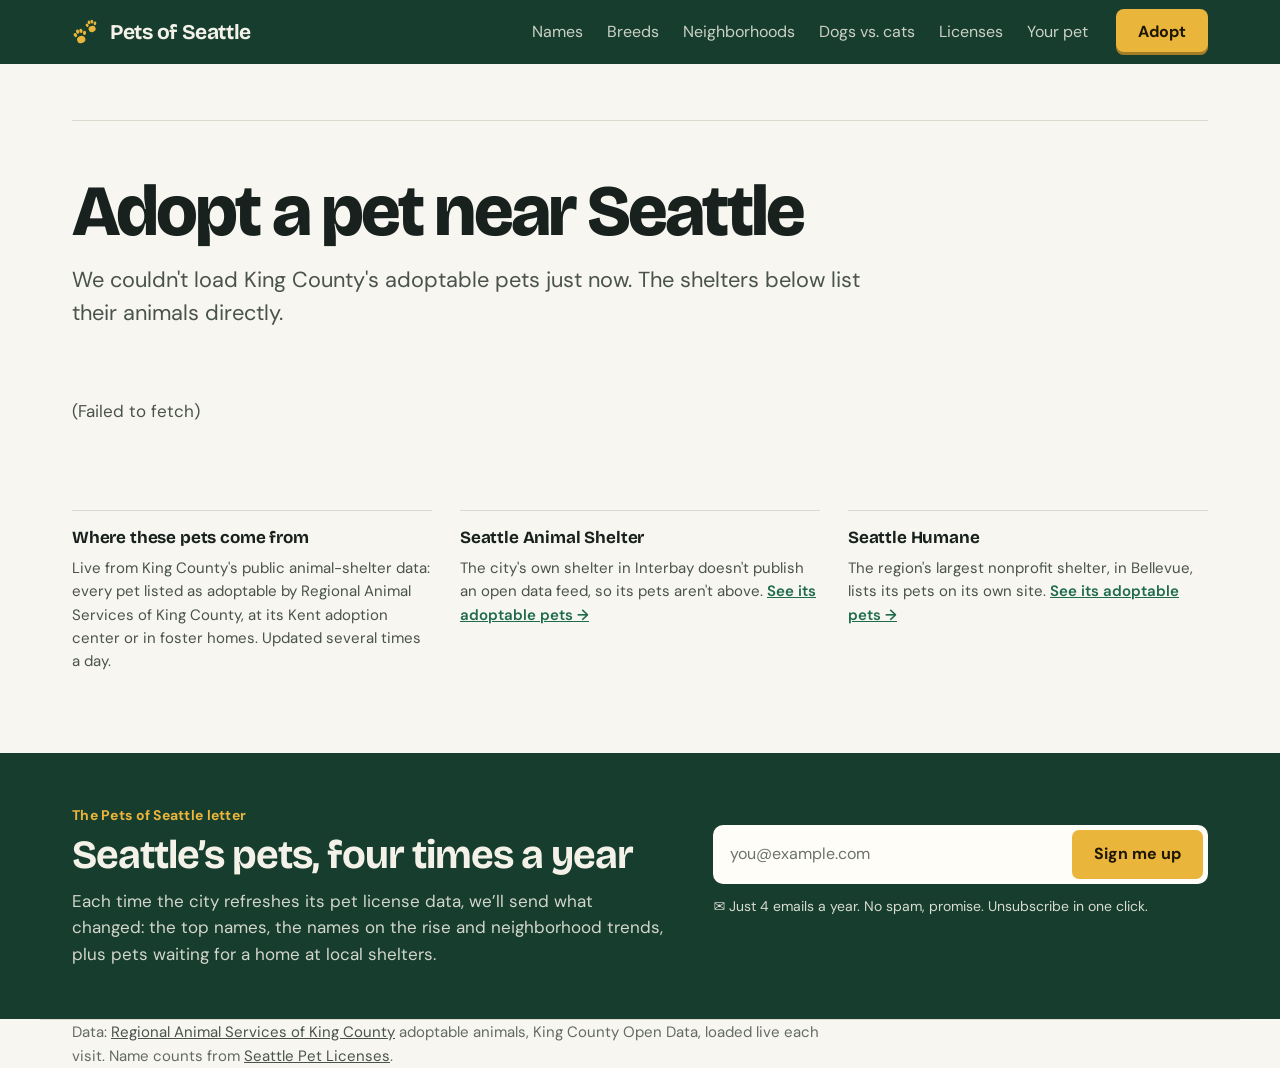
==== commit 37cf935a: "Quarterly newsletter sign-up (Buttondown) on all pages 'Seattle's pets, four times a year': top name" ====
--- a/adopt.html
+++ b/adopt.html
@@ -23,7 +23,7 @@
 <link rel="preconnect" href="https://fonts.googleapis.com">
 <link rel="preconnect" href="https://fonts.gstatic.com" crossorigin>
 <link href="https://fonts.googleapis.com/css2?family=Bricolage+Grotesque:opsz,wght@12..96,500..800&family=DM+Sans:opsz,wght@9..40,400..700&family=Patrick+Hand&display=swap" rel="stylesheet">
-<link rel="stylesheet" href="style.css?v=33">
+<link rel="stylesheet" href="style.css?v=35">
 <script src="track.js"></script>
 </head>
 <body>
@@ -83,6 +83,25 @@
   </section>
 
 </main>
+
+<section class="news" id="newsletter" aria-labelledby="newsTitle">
+  <div class="wrap news-inner">
+    <div class="news-copy">
+      <p class="news-eyebrow">The Pets of Seattle letter</p>
+      <h2 id="newsTitle">Seattle&rsquo;s pets, four times a year</h2>
+      <p>Each time the city refreshes its pet license data, we&rsquo;ll send what changed: the top names, the names on the rise and neighborhood trends, plus pets waiting for a home at local shelters.</p>
+    </div>
+    <form class="news-form" data-news-form data-source="adopt" novalidate>
+      <label class="sr" for="newsEmail">Email address</label>
+      <div class="news-row">
+        <input type="email" name="email" id="newsEmail" placeholder="you@example.com" autocomplete="email" required>
+        <button type="submit" class="checkbtn">Sign me up</button>
+      </div>
+      <p class="news-promise">✉️ Just 4 emails a year. No spam, promise. Unsubscribe in one click.</p>
+      <p class="news-msg" role="status" aria-live="polite"></p>
+    </form>
+  </div>
+</section>
 
 <footer class="wrap">
   Data: <a href="https://data.kingcounty.gov/" target="_blank" rel="noopener">Regional Animal Services of King County</a> adoptable animals, King County Open Data, loaded live each visit. Name counts from <a href="https://data.seattle.gov/City-Administration/Seattle-Pet-Licenses/jguv-t9rb" target="_blank" rel="noopener">Seattle Pet Licenses</a>.
@@ -257,5 +276,6 @@
   else if (e.target.closest('.adopt-more a')) track('adopt-shelter-link');
 });
 </script>
+<script src="newsletter.js"></script>
 </body>
 </html>
--- a/style.css
+++ b/style.css
@@ -500,3 +500,24 @@
   .hero .lede { order: 4; }
   .hero .statrow { order: 5; margin-top: 28px; }
 }
+
+/* newsletter band */
+.news { background: var(--brand); color: var(--brand-ink); margin-top: 72px; }
+.news-inner { display: grid; grid-template-columns: minmax(0, 1.2fr) minmax(0, 1fr); gap: 48px; align-items: center; padding-top: 52px; padding-bottom: 52px; }
+.news-eyebrow { color: var(--cta); font-weight: 700; font-size: 14px; letter-spacing: .02em; margin: 0 0 8px; }
+.news h2 { color: var(--brand-ink); font-size: clamp(28px, 3.6vw, 40px); margin: 0 0 12px; }
+.news-copy p:last-child { color: color-mix(in srgb, var(--brand-ink) 85%, transparent); font-size: 17px; line-height: 1.55; margin: 0; max-width: 56ch; }
+.news-row { display: flex; gap: 8px; background: #fffdf8; border-radius: 10px; padding: 5px; }
+.news-row input { flex: 1; min-width: 0; border: 0; background: transparent; font: inherit; font-size: 16px; padding: 10px 12px; color: #18211d; outline: none; }
+.news-row input::placeholder { color: #6b726d; }
+.news-row:focus-within { box-shadow: 0 0 0 3px var(--cta); }
+.news-promise { font-size: 14px; margin: 12px 0 0; color: color-mix(in srgb, var(--brand-ink) 88%, transparent); }
+.news-msg { font-size: 15px; margin: 8px 0 0; min-height: 1.4em; color: var(--brand-ink); }
+.news-msg b { color: var(--cta); }
+.news-form.done .news-row { opacity: .6; }
+.news + .faq, .news + footer { margin-top: 0; }
+@media (max-width: 860px) { .news-inner { grid-template-columns: minmax(0, 1fr); gap: 22px; padding-top: 40px; padding-bottom: 40px; } }
+@media (max-width: 420px) { .news-row { flex-direction: column; } .news-row .checkbtn { width: 100%; } }
+.filters { transition: transform .25s ease, opacity .2s ease; }
+.filters.gone { transform: translateY(-110%); opacity: 0; pointer-events: none; }
+@media (prefers-reduced-motion: reduce) { .filters { transition: none; } }
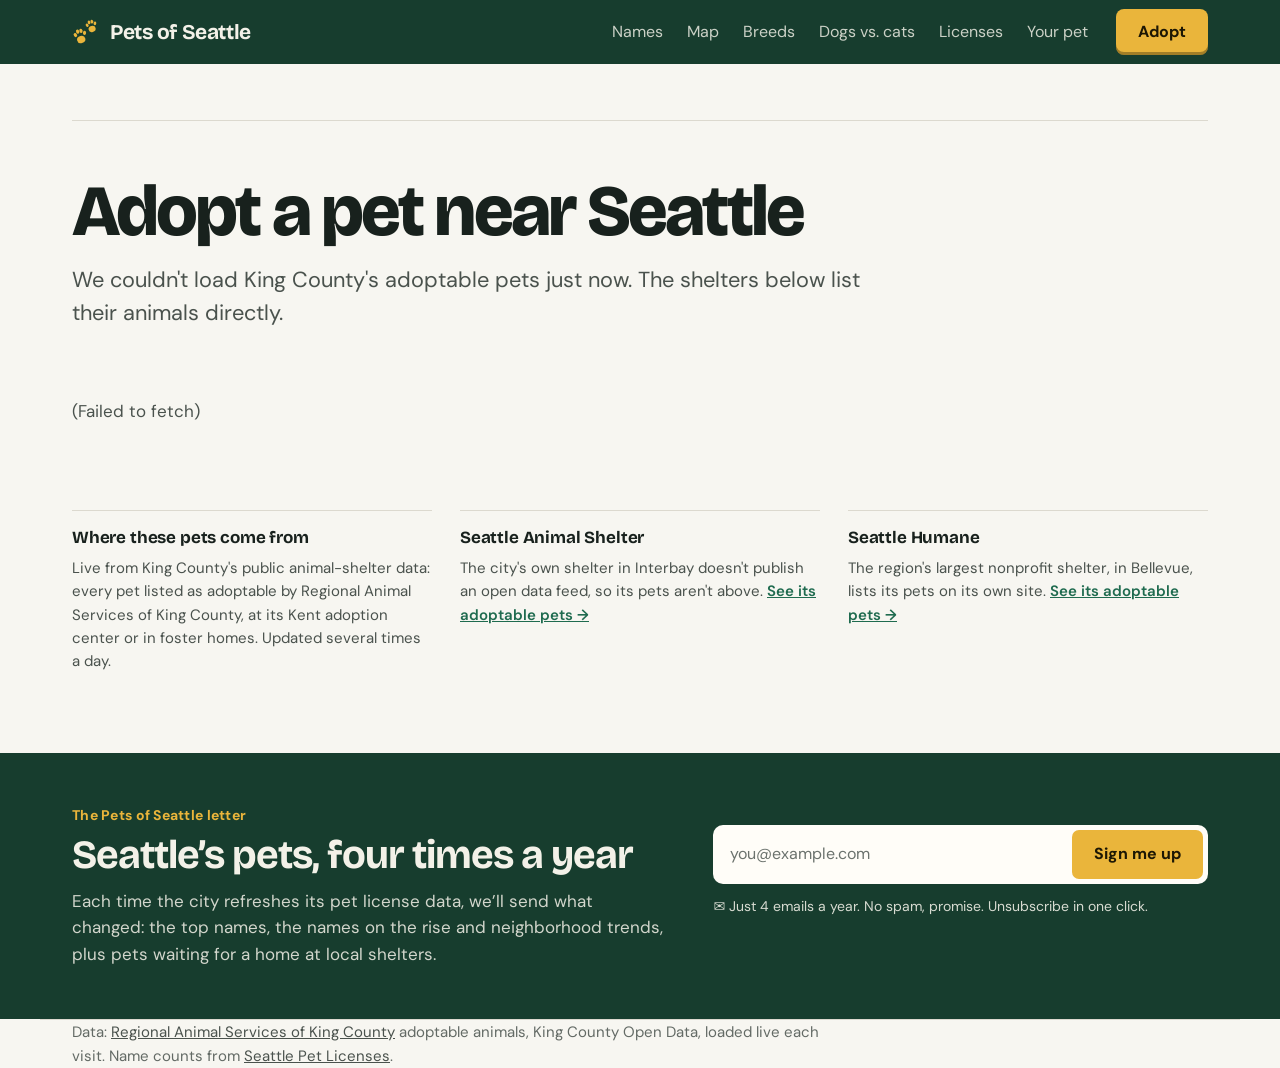
==== commit 9c32da82: "Make the map more prominent: Map nav link, hero teaser, section moved up, name-on-map view Co-Author" ====
--- a/adopt.html
+++ b/adopt.html
@@ -23,7 +23,7 @@
 <link rel="preconnect" href="https://fonts.googleapis.com">
 <link rel="preconnect" href="https://fonts.gstatic.com" crossorigin>
 <link href="https://fonts.googleapis.com/css2?family=Bricolage+Grotesque:opsz,wght@12..96,500..800&family=DM+Sans:opsz,wght@9..40,400..700&family=Patrick+Hand&display=swap" rel="stylesheet">
-<link rel="stylesheet" href="style.css?v=35">
+<link rel="stylesheet" href="style.css?v=38">
 <script src="track.js"></script>
 </head>
 <body>
@@ -35,8 +35,8 @@
     </a>
     <div class="nav-links">
       <a href="./#names">Names</a>
+      <a href="./#hoods">Map</a>
       <a href="./#breeds">Breeds</a>
-      <a href="./#hoods">Neighborhoods</a>
       <a href="./#vs">Dogs vs. cats</a>
       <a href="./#licenses">Licenses</a>
       <a href="your-pet.html">Your pet</a>
--- a/style.css
+++ b/style.css
@@ -521,3 +521,71 @@
 .filters { transition: transform .25s ease, opacity .2s ease; }
 .filters.gone { transform: translateY(-110%); opacity: 0; pointer-events: none; }
 @media (prefers-reduced-motion: reduce) { .filters { transition: none; } }
+
+/* ---------- neighborhood map ---------- */
+.map-block { margin: 0 0 44px; }
+.map-controls { margin-bottom: 16px; }
+.map-grid { display: grid; grid-template-columns: minmax(0, 0.95fr) minmax(0, 1.05fr); gap: 40px; align-items: start; }
+.map-fig { margin: 0; }
+#cityMap { display: block; width: 100%; height: auto; aspect-ratio: 1000 / 1764; max-height: 80vh; }
+#cityMap .zip { stroke: var(--bg); stroke-width: 3; stroke-linejoin: round; cursor: pointer; outline: none; }
+#cityMap .zip:hover, #cityMap .zip:focus-visible { stroke: var(--text); stroke-width: 5; }
+#cityMap .zip.focus { stroke: var(--text); stroke-width: 7; }
+#cityMap .zip.sel { stroke: var(--cta); stroke-width: 9; }
+#cityMap .zip-lab { font-family: "Bricolage Grotesque", sans-serif; font-weight: 700; text-anchor: middle; dominant-baseline: middle; pointer-events: none; }
+.map-legend { margin-top: 14px; font-size: 14px; color: var(--text-2); }
+.lg-ramp { display: flex; height: 12px; border-radius: 6px; overflow: hidden; gap: 2px; }
+.lg-ramp span { flex: 1; }
+.lg-ends { display: grid; grid-template-columns: 1fr auto 1fr; gap: 8px; margin-top: 6px; font-size: 13px; color: var(--muted); }
+.lg-ends span:nth-child(2) { text-align: center; }
+.lg-ends span:last-child { text-align: right; }
+.lg-row { display: flex; flex-wrap: wrap; gap: 6px 14px; }
+.lg-item { display: inline-flex; align-items: center; gap: 6px; font-size: 13px; font-variant-numeric: tabular-nums; }
+.lg-sw { width: 14px; height: 14px; border-radius: 3px; display: inline-block; box-shadow: inset 0 0 0 1px color-mix(in srgb, var(--text) 14%, transparent); }
+.lg-cap { margin-top: 6px; font-size: 13px; color: var(--muted); }
+.map-side { display: grid; gap: 28px; align-content: start; position: sticky; top: calc(var(--nav-h) + var(--filters-h, 58px) + 16px); }
+.map-detail { border-top: 2px solid var(--rule); padding-top: 16px; }
+.md-kicker { color: var(--muted); font-size: 14px; font-weight: 600; margin: 0 0 4px; }
+.map-detail h3 { font-size: 26px; margin: 0 0 14px; }
+.md-p { color: var(--text-2); font-size: 15px; margin: 0 0 12px; }
+.md-p b { color: var(--text); }
+.md-stats { display: grid; grid-template-columns: repeat(3, minmax(0, 1fr)); gap: 12px; margin-bottom: 16px; }
+.md-stats b { display: block; font-family: "Bricolage Grotesque", sans-serif; font-size: 28px; font-weight: 800; letter-spacing: -0.03em; font-variant-numeric: tabular-nums; }
+.md-stats span { color: var(--muted); font-size: 13px; }
+.md-lbl { font-size: 13px; font-weight: 700; color: var(--muted); margin: 4px 0 8px; text-transform: uppercase; letter-spacing: .04em; }
+.md-actions { display: flex; gap: 14px; align-items: center; flex-wrap: wrap; margin-top: 16px; }
+.md-actions .checkbtn { padding: 10px 16px; font-size: 15px; }
+.map-rank { border-top: 2px solid var(--rule); padding-top: 16px; }
+.map-rank h3 { font-size: 18px; margin: 0 0 8px; }
+.map-list { list-style: none; margin: 0; padding: 0; }
+.map-list button { display: grid; grid-template-columns: 54px minmax(0, 1fr) auto; gap: 10px; width: 100%; text-align: left; background: none; border: 0; border-bottom: 1px solid var(--line); padding: 9px 0; font: inherit; font-size: 15px; color: var(--text); cursor: pointer; }
+.map-list button:hover .ml-h { text-decoration: underline; }
+.ml-z { color: var(--muted); font-variant-numeric: tabular-nums; }
+.ml-h { white-space: nowrap; overflow: hidden; text-overflow: ellipsis; }
+.ml-v { font-weight: 600; font-variant-numeric: tabular-nums; white-space: nowrap; }
+.map-note { color: var(--muted); font-size: 13px; margin: 0; }
+@media (max-width: 860px) {
+  .map-grid { grid-template-columns: minmax(0, 1fr); gap: 24px; }
+  #cityMap { max-height: none; }
+  .map-side { position: static; }
+  .map-controls .seg { flex-wrap: nowrap; overflow-x: auto; scrollbar-width: none; padding-bottom: 2px; }
+  .map-controls .seg button { white-space: nowrap; flex: none; }
+}
+/* phones: filter bar is one swipeable row (chips) plus a compact neighborhood picker */
+@media (max-width: 560px) {
+  .filters .wrap { flex-wrap: nowrap; gap: 8px; padding-top: 8px; padding-bottom: 8px; }
+  .filters .chips { flex-wrap: nowrap; overflow-x: auto; scrollbar-width: none; min-width: 0; flex: 1 1 auto; }
+  .filters .chips::-webkit-scrollbar { display: none; }
+  .filters .chips .chip { flex: none; }
+  .filters select { flex: 0 0 112px; width: 112px; text-overflow: ellipsis; }
+  .filters .spacer { display: none; }
+}
+
+/* hero link to the neighborhood map */
+.map-teaser { display: flex; align-items: center; gap: 12px; margin-top: 14px; padding: 12px 16px; border: 1px solid var(--line, rgba(0,0,0,.12)); border-radius: 14px; background: var(--surface); color: var(--text-2, inherit); font-size: 15px; line-height: 1.4; text-decoration: none; transition: border-color .15s, transform .15s; }
+.map-teaser b { color: var(--text, inherit); }
+.map-teaser .mt-ico { font-size: 24px; flex: none; }
+.map-teaser i { margin-left: auto; font-style: normal; font-weight: 700; flex: none; }
+.map-teaser:hover { border-color: currentColor; transform: translateY(-1px); }
+@media (max-width: 600px) { .map-teaser { font-size: 14px; padding: 10px 12px; } }
+.map-block { scroll-margin-top: calc(var(--filters-h, 58px) + 12px); }
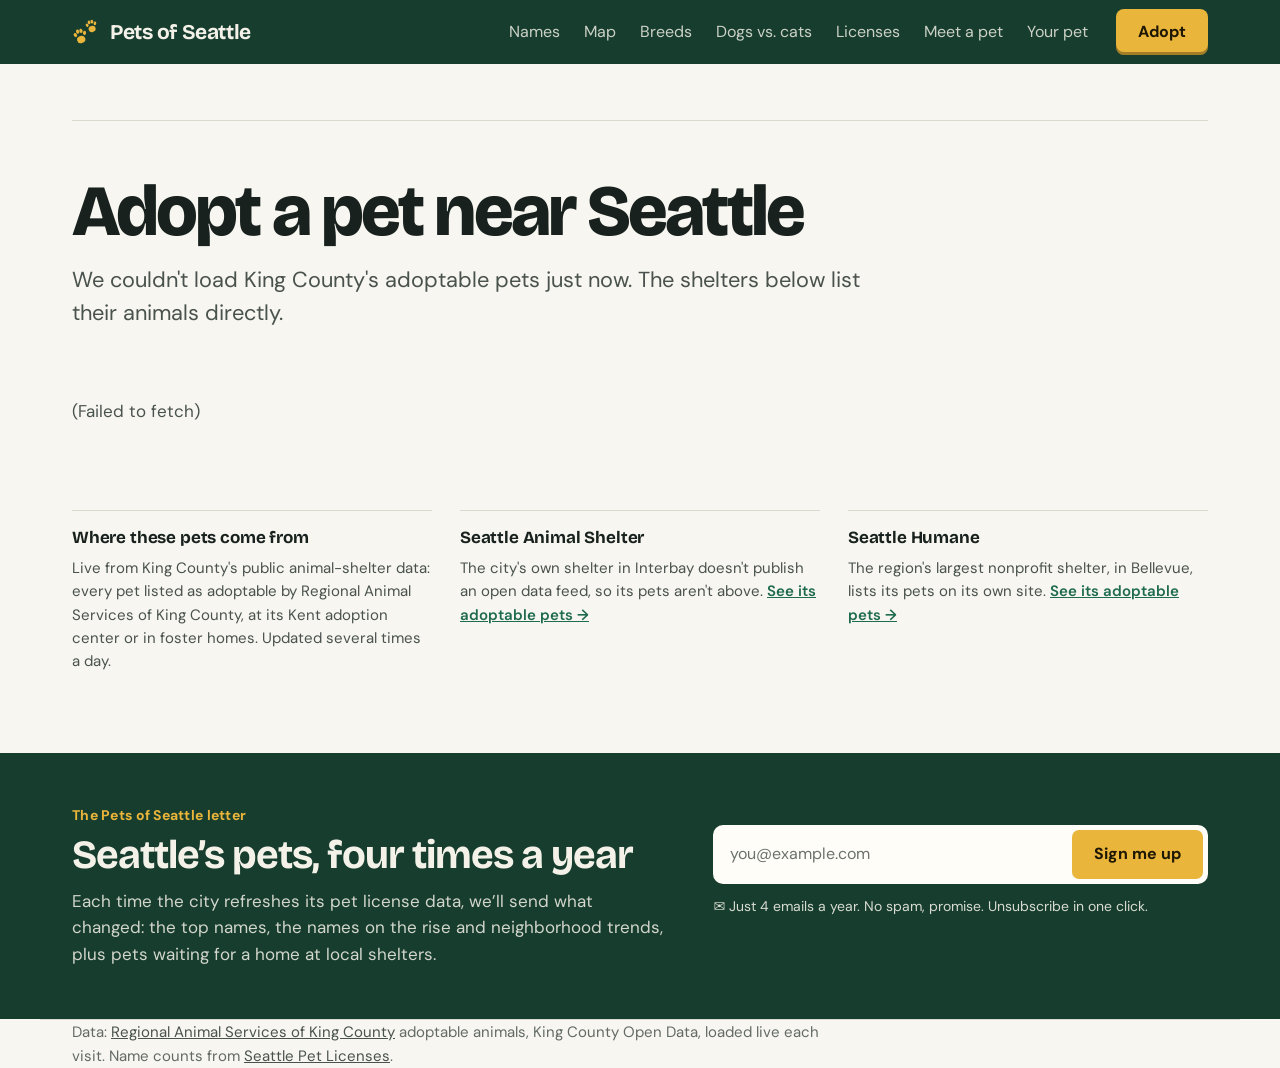
==== commit 3f60dba6: "Split the long home page into separate section pages, with a phone menu Names, Map, Breeds, Dogs vs." ====
--- a/adopt.html
+++ b/adopt.html
@@ -5,10 +5,10 @@
 <meta name="viewport" content="width=device-width, initial-scale=1">
 <title>Adopt a Dog or Cat near Seattle · Pets of Seattle</title>
 <meta name="description" content="Dogs, cats and rabbits ready for adoption near Seattle, live from King County's shelter, with photos, fees, ages and how long each pet has waited.">
-<link rel="canonical" href="https://petsofseattle.org/adopt.html">
+<link rel="canonical" href="https://petsofseattle.org/adopt">
 <meta property="og:type" content="website">
 <meta property="og:site_name" content="Pets of Seattle">
-<meta property="og:url" content="https://petsofseattle.org/adopt.html">
+<meta property="og:url" content="https://petsofseattle.org/adopt">
 <meta property="og:title" content="Adopt a pet near Seattle · Pets of Seattle">
 <meta property="og:description" content="Dogs, cats and rabbits ready for adoption near Seattle, live from King County's shelter, with photos, fees, ages and how long each pet has waited.">
 <meta property="og:image" content="https://petsofseattle.org/art/og.jpg">
@@ -19,29 +19,44 @@
 <link rel="icon" href="art/favicon.svg" type="image/svg+xml">
 <link rel="apple-touch-icon" href="art/apple-touch-icon.png">
 <meta name="theme-color" content="#173d2e">
-<script type="application/ld+json">{"@context": "https://schema.org", "@graph": [{"@type": "WebSite", "@id": "https://petsofseattle.org/#website", "name": "Pets of Seattle", "url": "https://petsofseattle.org/", "inLanguage": "en-US"}, {"@type": "WebPage", "name": "Adopt a pet near Seattle · Pets of Seattle", "url": "https://petsofseattle.org/adopt.html", "isPartOf": {"@id": "https://petsofseattle.org/#website"}}]}</script>
+<script type="application/ld+json">{"@context": "https://schema.org", "@graph": [{"@type": "WebSite", "@id": "https://petsofseattle.org/#website", "name": "Pets of Seattle", "url": "https://petsofseattle.org/", "inLanguage": "en-US"}, {"@type": "WebPage", "name": "Adopt a pet near Seattle · Pets of Seattle", "url": "https://petsofseattle.org/adopt", "isPartOf": {"@id": "https://petsofseattle.org/#website"}}]}</script>
 <link rel="preconnect" href="https://fonts.googleapis.com">
 <link rel="preconnect" href="https://fonts.gstatic.com" crossorigin>
 <link href="https://fonts.googleapis.com/css2?family=Bricolage+Grotesque:opsz,wght@12..96,500..800&family=DM+Sans:opsz,wght@9..40,400..700&family=Patrick+Hand&display=swap" rel="stylesheet">
-<link rel="stylesheet" href="style.css?v=38">
+<link rel="stylesheet" href="style.css?v=39">
 <script src="track.js"></script>
+<script src="nav.js?v=1" defer></script>
 </head>
 <body>
-<nav class="nav" aria-label="Sections">
+<nav class="nav" aria-label="Site">
   <div class="wrap">
     <a class="brand" href="./">
       <svg width="28" height="28" viewBox="0 0 28 28" aria-hidden="true" fill="#eab53b"><g transform="translate(8.5 18.5) rotate(-14) scale(1)"><ellipse cx="0" cy="3" rx="4.2" ry="3.6"/><ellipse cx="-4.6" cy="-2.6" rx="1.6" ry="2.1" transform="rotate(-20 -4.6 -2.6)"/><ellipse cx="-1.6" cy="-5.4" rx="1.6" ry="2.2"/><ellipse cx="1.8" cy="-5.4" rx="1.6" ry="2.2"/><ellipse cx="4.8" cy="-2.6" rx="1.6" ry="2.1" transform="rotate(20 4.8 -2.6)"/></g><g transform="translate(19.5 8.5) rotate(-14) scale(0.85)"><ellipse cx="0" cy="3" rx="4.2" ry="3.6"/><ellipse cx="-4.6" cy="-2.6" rx="1.6" ry="2.1" transform="rotate(-20 -4.6 -2.6)"/><ellipse cx="-1.6" cy="-5.4" rx="1.6" ry="2.2"/><ellipse cx="1.8" cy="-5.4" rx="1.6" ry="2.2"/><ellipse cx="4.8" cy="-2.6" rx="1.6" ry="2.1" transform="rotate(20 4.8 -2.6)"/></g></svg>
       <span class="brand-name">Pets of Seattle</span>
     </a>
     <div class="nav-links">
-      <a href="./#names">Names</a>
-      <a href="./#hoods">Map</a>
-      <a href="./#breeds">Breeds</a>
-      <a href="./#vs">Dogs vs. cats</a>
-      <a href="./#licenses">Licenses</a>
-      <a href="your-pet.html">Your pet</a>
-    </div>
-    <a class="cta" href="adopt.html" aria-current="page">Adopt</a>
+      <a href="names">Names</a>
+      <a href="map">Map</a>
+      <a href="breeds">Breeds</a>
+      <a href="dogs-vs-cats">Dogs vs. cats</a>
+      <a href="licenses">Licenses</a>
+      <a href="meet">Meet a pet</a>
+      <a href="your-pet">Your pet</a>
+    </div>
+    <button class="menu-btn" id="menuBtn" type="button" aria-expanded="false" aria-controls="navMenu"><svg width="18" height="18" viewBox="0 0 18 18" aria-hidden="true"><path d="M2 4.5h14M2 9h14M2 13.5h14" stroke="currentColor" stroke-width="2" stroke-linecap="round"/></svg>Menu</button>
+    <a class="cta" href="adopt" aria-current="page">Adopt</a>
+  </div>
+  <div class="nav-menu" id="navMenu" hidden>
+    <div class="wrap menu-grid">
+      <a class="menu-tile" href="./"><span class="e" aria-hidden="true">🐾</span><b>Home</b></a>
+      <a class="menu-tile" href="names"><span class="e" aria-hidden="true">🏷️</span><b>Names</b></a>
+      <a class="menu-tile" href="map"><span class="e" aria-hidden="true">🗺️</span><b>Map</b></a>
+      <a class="menu-tile" href="breeds"><span class="e" aria-hidden="true">🐕</span><b>Breeds</b></a>
+      <a class="menu-tile" href="dogs-vs-cats"><span class="e" aria-hidden="true">⚖️</span><b>Dogs vs. cats</b></a>
+      <a class="menu-tile" href="licenses"><span class="e" aria-hidden="true">📅</span><b>Licenses</b></a>
+      <a class="menu-tile" href="meet"><span class="e" aria-hidden="true">🎲</span><b>Meet a pet</b></a>
+      <a class="menu-tile" href="your-pet"><span class="e" aria-hidden="true">🔍</span><b>Your pet</b></a>
+    </div>
   </div>
 </nav>
 
@@ -227,7 +242,7 @@
   }
   grid.innerHTML = shown.map(a => {
     const twins = TWINS ? (TWINS.get(a.name.toUpperCase()) || 0) : null;
-    const nameLine = twins == null ? '' : `<a class="pet-name" href="your-pet.html?name=${encodeURIComponent(a.name)}#lookup">${twins
+    const nameLine = twins == null ? '' : `<a class="pet-name" href="your-pet?name=${encodeURIComponent(a.name)}#lookup">${twins
       ? `${fmt(twins)} licensed Seattle pet${twins === 1 ? ' is' : 's are'} named ${esc(a.name)}`
       : `No licensed Seattle pet is named ${esc(a.name)} yet`}</a>`;
     const story = a.story.length ? `<details><summary>Read ${esc(a.name)}'s story</summary>${a.story.map(t => `<p>${esc(t)}</p>`).join('')}</details>` : '';
--- a/style.css
+++ b/style.css
@@ -589,3 +589,59 @@
 .map-teaser:hover { border-color: currentColor; transform: translateY(-1px); }
 @media (max-width: 600px) { .map-teaser { font-size: 14px; padding: 10px 12px; } }
 .map-block { scroll-margin-top: calc(var(--filters-h, 58px) + 12px); }
+
+/* ---------- site menu (phones and tablets) ---------- */
+.menu-btn { display: none; margin-left: auto; align-items: center; gap: 8px; background: transparent; color: var(--brand-ink); border: 1.5px solid color-mix(in srgb, var(--brand-ink) 50%, transparent); border-radius: 8px; padding: 8px 14px; font: inherit; font-weight: 700; font-size: 15px; line-height: 1; cursor: pointer; white-space: nowrap; }
+.menu-btn:hover, .menu-btn[aria-expanded="true"] { background: color-mix(in srgb, var(--brand-ink) 14%, transparent); border-color: var(--brand-ink); }
+.nav-menu { position: absolute; left: 0; right: 0; top: 100%; background: var(--brand); border-top: 1px solid color-mix(in srgb, var(--brand-ink) 16%, transparent); box-shadow: 0 18px 32px rgba(0,0,0,.28); max-height: calc(100dvh - var(--nav-h)); overflow-y: auto; }
+.nav-menu[hidden] { display: none; }
+.nav-menu .menu-grid { display: grid; grid-template-columns: repeat(4, minmax(0, 1fr)); gap: 10px; padding-top: 14px; padding-bottom: 18px; height: auto; }
+.menu-tile { display: flex; align-items: center; gap: 10px; min-height: 54px; padding: 12px 14px; border-radius: 10px; background: color-mix(in srgb, var(--brand-ink) 9%, transparent); color: var(--brand-ink); text-decoration: none; }
+.menu-tile:hover { background: color-mix(in srgb, var(--brand-ink) 16%, transparent); }
+.menu-tile .e { font-size: 22px; line-height: 1; flex: none; }
+.menu-tile b { font-size: 16px; font-weight: 700; }
+.menu-tile[aria-current="page"] { box-shadow: inset 0 0 0 2px var(--cta); }
+.menu-tile.cta-tile { background: var(--cta); color: var(--cta-ink); }
+@media (max-width: 1100px) {
+  .nav-links { display: none; }
+  .menu-btn { display: inline-flex; }
+}
+@media (max-width: 560px) {
+  .nav-menu .menu-grid { grid-template-columns: minmax(0, 1fr) minmax(0, 1fr); }
+  .menu-btn { padding: 8px 12px; font-size: 14px; }
+}
+
+/* ---------- explore tiles (home + bottom of each page) ---------- */
+.explore { padding-top: 56px; }
+.explore h2 { font-size: clamp(28px, 4vw, 44px); letter-spacing: -0.03em; margin: 0 0 18px; }
+.explore-grid { display: grid; grid-template-columns: repeat(4, minmax(0, 1fr)); gap: 12px; }
+.ex-tile { display: flex; flex-direction: column; gap: 6px; padding: 18px; border: 1px solid var(--line); border-radius: 12px; background: var(--surface); color: inherit; text-decoration: none; transition: border-color .15s, transform .15s; }
+.ex-tile .e { font-size: 26px; line-height: 1; margin-bottom: 4px; }
+.ex-tile b { font-family: "Bricolage Grotesque", sans-serif; font-size: 20px; font-weight: 700; letter-spacing: -0.01em; }
+.ex-tile .t { color: var(--text-2); font-size: 15px; line-height: 1.4; }
+.ex-tile:hover { border-color: var(--text-2); transform: translateY(-2px); }
+.ex-tile:hover b { text-decoration: underline; text-underline-offset: 4px; }
+@media (max-width: 860px) {
+  .explore { padding-top: 40px; }
+  .explore-grid { grid-template-columns: minmax(0, 1fr) minmax(0, 1fr); gap: 10px; }
+  .ex-tile { padding: 14px; }
+  .ex-tile b { font-size: 17px; }
+  .ex-tile .t { font-size: 14px; }
+}
+@media (prefers-reduced-motion: reduce) { .ex-tile { transition: none; } .ex-tile:hover { transform: none; } }
+
+/* ---------- section pages ---------- */
+.page-head { padding-top: 48px; padding-bottom: 24px; }
+.page-head .lede { max-width: 800px; margin: 0; }
+.page-main .sec { padding-top: 28px; }
+.page-main .sec.names-body { padding-top: 28px; }
+div.stat:hover .v { color: inherit; }
+@media (max-width: 560px) { .page-head { padding-top: 28px; padding-bottom: 18px; } }
+
+/* FAQ folds up so the home page stays short */
+details.faq-item summary { display: flex; justify-content: space-between; align-items: baseline; gap: 16px; cursor: pointer; list-style: none; }
+details.faq-item summary::-webkit-details-marker { display: none; }
+details.faq-item summary h3 { margin: 0; }
+details.faq-item summary::after { content: "+"; color: var(--muted); font-size: 22px; line-height: 1; flex: none; }
+details.faq-item[open] summary::after { content: "−"; }
+details.faq-item p { margin-top: 8px; }
